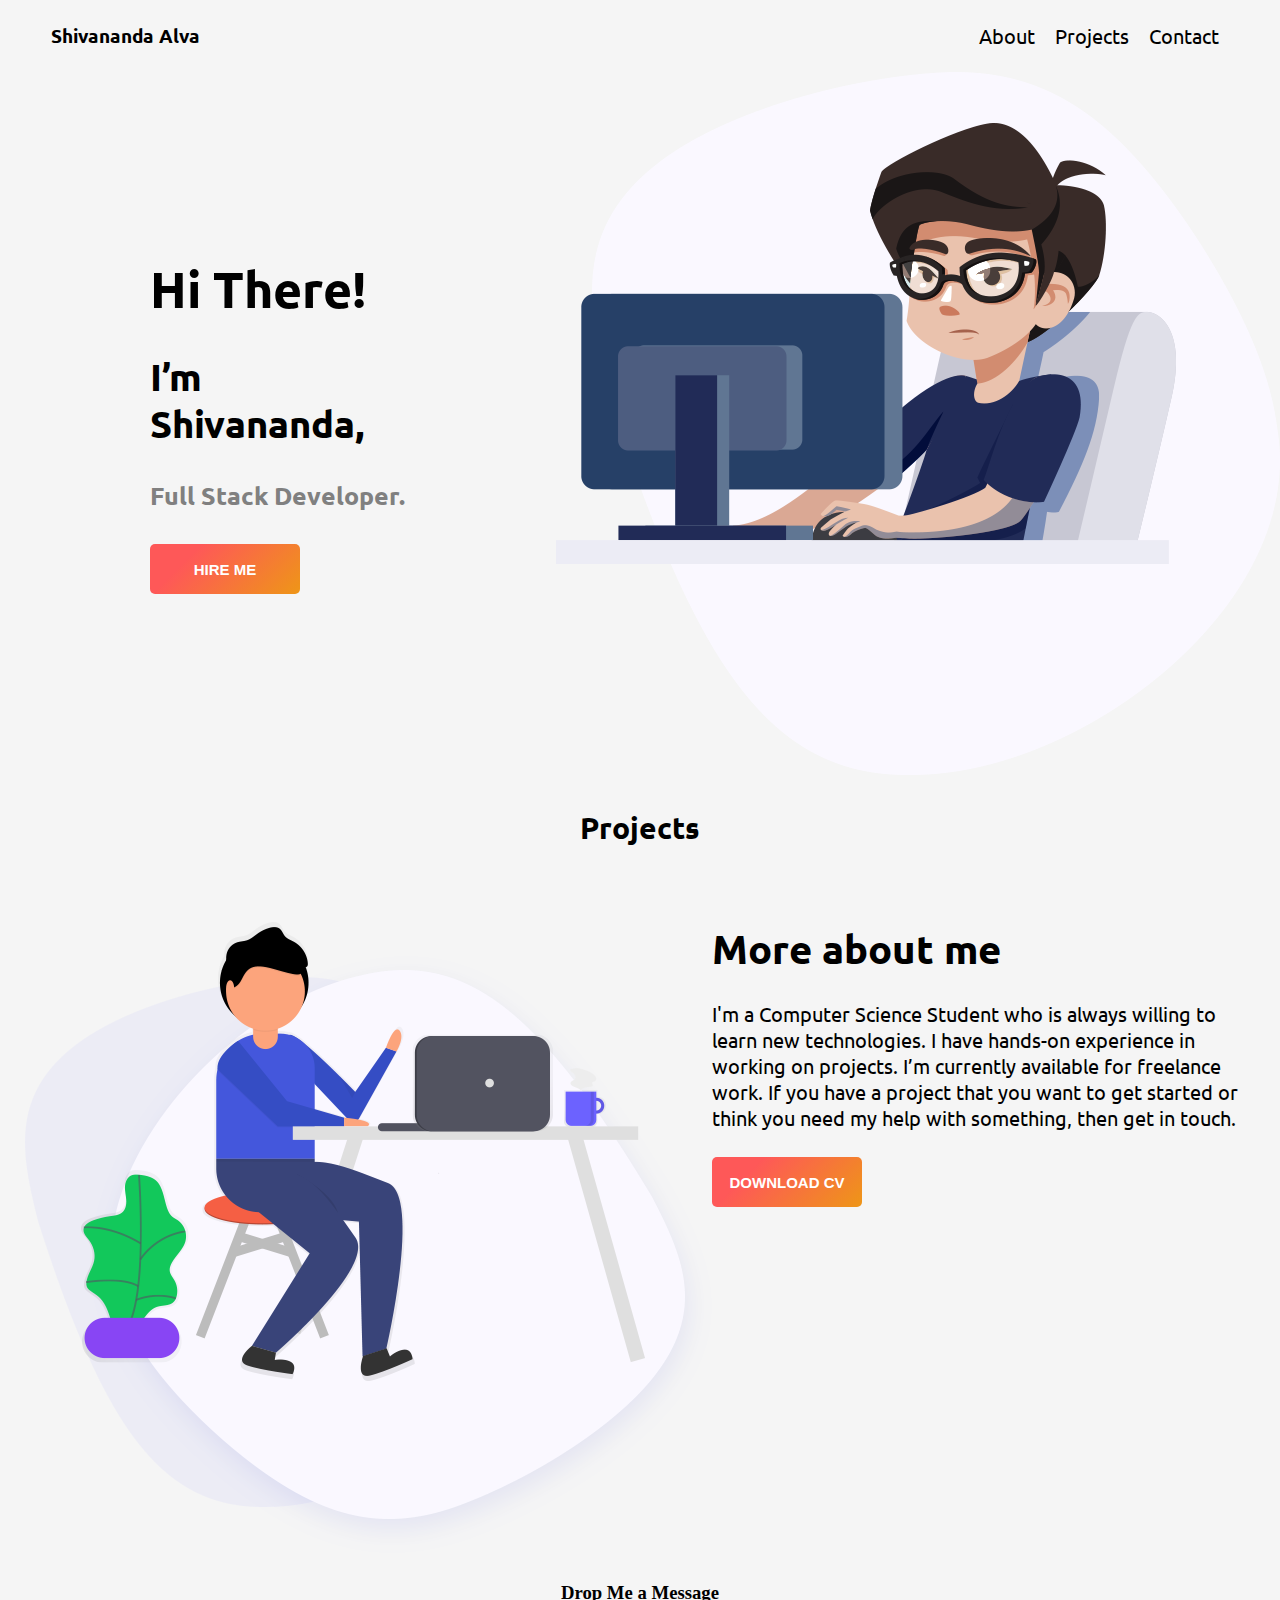
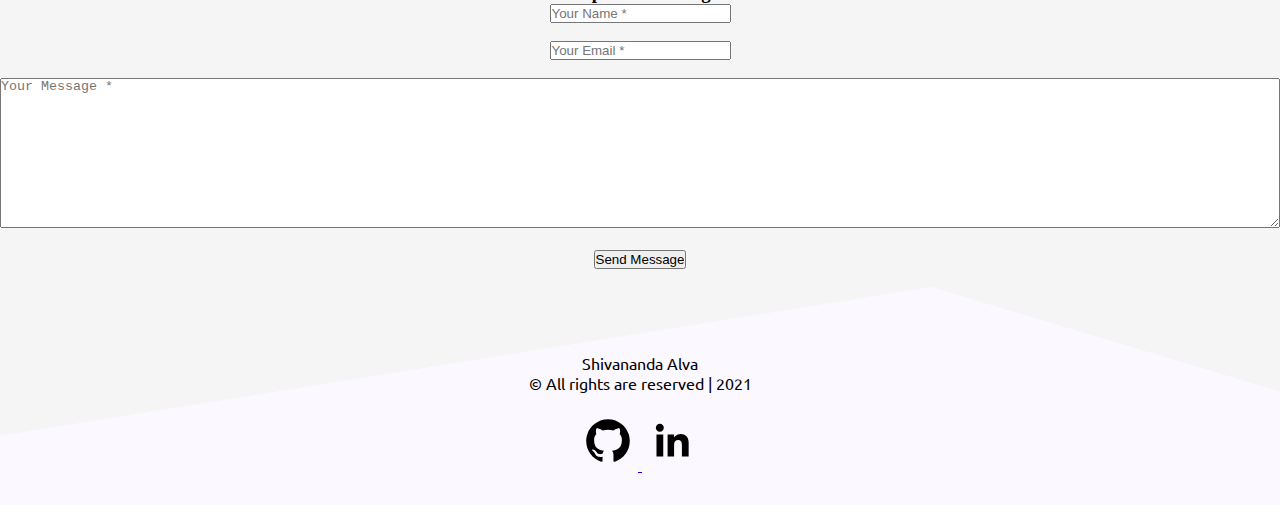
==== index.html @ ee187bd0 "contact update" ====
﻿<!DOCTYPE html>
<html lang="en">
<head>
    <meta charset="UTF-8">
    <meta http-equiv="X-UA-Compatible" content="IE=edge">
    <meta name="viewport" content="width=device-width, initial-scale=1.0">
    <title>Shivananda Alva</title>
    <link rel="stylesheet" href="style.css">
    <link rel="preconnect" href="https://fonts.gstatic.com">
    <link href="https://fonts.googleapis.com/css2?family=Ubuntu&display=swap" rel="stylesheet">
    <script src="script.js"></script>
    <script src="https://ajax.googleapis.com/ajax/libs/jquery/1.9.1/jquery.min.js"></script>
    <!-- CSS only -->
<link href="https://cdn.jsdelivr.net/npm/bootstrap@5.0.0-beta3/dist/css/bootstrap.min.css" rel="stylesheet" integrity="sha384-eOJMYsd53ii+scO/bJGFsiCZc+5NDVN2yr8+0RDqr0Ql0h+rP48ckxlpbzKgwra6" crossorigin="anonymous">
<!-- JavaScript Bundle with Popper -->
<script src="https://cdn.jsdelivr.net/npm/bootstrap@5.0.0-beta3/dist/js/bootstrap.bundle.min.js" integrity="sha384-JEW9xMcG8R+pH31jmWH6WWP0WintQrMb4s7ZOdauHnUtxwoG2vI5DkLtS3qm9Ekf" crossorigin="anonymous"></script>
  
</head>
<body>
     <nav>
         <div class="logo">
             <h3>Shivananda Alva</h3>
         </div>
         <ul class="nav-links" id="nav-links">
             <li>
                <a href="#about">About</a>
             </li>
             <li>
                <a href="#projects">Projects</a>
            </li>
            <li>
                <a href="#contact">Contact</a>
            </li>
         </ul>
        
        <div class="burger" onclick="openNav()">
            <div></div>
            <div></div>
            <div></div>
        </div>
        <div id="mySidenav" class="sidenav">
            <a href="javascript:void(0)" class="closebtn" onclick="closeNav()">&times;</a>
            <center>
            <a href="#about">About</a>
            <a href="#projects">Projects</a>
            <a href="#contact">Contact</a>
            </center>
          </div>
     </nav>
     <div class="header">
         <div class="intro">
            <h1>Hi There!</h1><br>
            <h2>I’m Shivananda,</h2><br>
            <h4 style="color:grey">Full Stack Developer.</h4></h4><br>
            <button onclick="window.location.href='#contact'" >HIRE ME</button>
         </div>
         <div class="dev">
                <img src="./images/banner-image.png"/>
         </div>
    </div>
  
<div id="projects" class="projects">
    <h1>Projects</h1>

    <div class="row row-cols-1 row-cols-md-3" id="myData">

       
        

          
        </div>
</div>

<script>
  window.onload = function() {
    $.ajax({
        type: "GET",
        url: "https://api.github.com/users/shivanandaalva/repos",
        dataType: "json",
        success: function(result) {
            for(var i in result ) {
                var data=`  <div class="col mb-3">
              <div class="card h-100 shadow p-3 mb-5 rounded" id="`+ result[i].html_url +`" onclick="getdata(this.id)" >
                <h5 class="card-title text-center">`+result[i].name +`</h5>
                <br>
                    <p class="card-title text-center">`+ result[i].description +`</p> 
                   </div> 
                  </div>`
                $(".row").append(data);
                console.log("i: " + i);
            }
            console.log(result);
        }
    });
  };

function getdata(link){
    window.open(link);

}
</script>
<style>
    .card{
        min-height: 100px;
        min-width: 100px;
    }
</style>
<div id="about" class="about">
    <div class="about-img">
        <img src="./images/about-us.png"/>
    </div>
    <div class="about-data">
        <h1>More about me</h1>
        <br>
        <p>I'm a Computer Science Student who is always willing to learn new technologies. I have hands-on experience in working on projects.
            I’m currently available for freelance work. If you have a project that you want to get started or think you need my help with something, then get in touch.
        </p>
        <br>
            <button>DOWNLOAD CV</button>
    </div>
</div>
 
<!-- <div id="contact" class="contact"> -->
<!-- <iframe id="JotFormIFrame-210874481727462" title="Responsive Contact Form - Default Theme" onload="window.parent.scrollTo(0,0)" allowtransparency="true" allowfullscreen="true" allow="geolocation; microphone; camera" src="https://form.jotform.com/210874481727462" frameborder="0" style=" min-width: 100%; height:539px; border:none;" scrolling="no" > </iframe> <script type="text/javascript"> var ifr = document.getElementById("JotFormIFrame-210874481727462"); if (ifr) { var src = ifr.src; var iframeParams = []; if (window.location.href && window.location.href.indexOf("?") > -1) { iframeParams = iframeParams.concat(window.location.href.substr(window.location.href.indexOf("?") + 1).split('&')); } if (src && src.indexOf("?") > -1) { iframeParams = iframeParams.concat(src.substr(src.indexOf("?") + 1).split("&")); src = src.substr(0, src.indexOf("?")) } iframeParams.push("isIframeEmbed=1"); ifr.src = src + "?" + iframeParams.join('&'); } window.handleIFrameMessage = function(e) { if (typeof e.data === 'object') { return; } var args = e.data.split(":"); if (args.length > 2) { iframe = document.getElementById("JotFormIFrame-" + args[(args.length - 1)]); } else { iframe = document.getElementById("JotFormIFrame"); } if (!iframe) { return; } switch (args[0]) { case "scrollIntoView": iframe.scrollIntoView(); break; case "setHeight": iframe.style.height = args[1] + "px"; break; case "collapseErrorPage": if (iframe.clientHeight > window.innerHeight) { iframe.style.height = window.innerHeight + "px"; } break; case "reloadPage": window.location.reload(); break; case "loadScript": var src = args[1]; if (args.length > 3) { src = args[1] + ':' + args[2]; } var script = document.createElement('script'); script.src = src; script.type = 'text/javascript'; document.body.appendChild(script); break; case "exitFullscreen": if (window.document.exitFullscreen) window.document.exitFullscreen(); else if (window.document.mozCancelFullScreen) window.document.mozCancelFullScreen(); else if (window.document.mozCancelFullscreen) window.document.mozCancelFullScreen(); else if (window.document.webkitExitFullscreen) window.document.webkitExitFullscreen(); else if (window.document.msExitFullscreen) window.document.msExitFullscreen(); break; } var isJotForm = (e.origin.indexOf("jotform") > -1) ? true : false; if(isJotForm && "contentWindow" in iframe && "postMessage" in iframe.contentWindow) { var urls = {"docurl":encodeURIComponent(document.URL),"referrer":encodeURIComponent(document.referrer)}; iframe.contentWindow.postMessage(JSON.stringify({"type":"urls","value":urls}), "*"); } }; if (window.addEventListener) { window.addEventListener("message", handleIFrameMessage, false); } else if (window.attachEvent) { window.attachEvent("onmessage", handleIFrameMessage); } </script> -->
    <div class="container contact-form">
  
        <form action="https://formsubmit.co/alvashivananda11@gmail.com" method="post">
            <center>
            <h3>Drop Me a Message</h3>
          
                    <div class="col-md-6"> 
                    <div class="form-group">
                        <input type="name" name="name" class="form-control" placeholder="Your Name *" value="" required/>
                         <input type="hidden" name="_next" value="thanks.html">
                    
                    </div>
                    <br>
                    <div class="form-group">
                        <input type="email" name="email" class="form-control" placeholder="Your Email *" value="" required/>
                    </div>
                        <br>
                    <div class="form-group">
                        <textarea name="message" class="form-control" placeholder="Your Message *" style="width: 100%; height: 150px;" required></textarea>
                    </div>
                    <br>
                    <div class="form-group">
                        <input  type="submit" name="btnSubmit" class="btn btn-warning" value="Send Message" />
                    </div>
                </div>
          </center>
        </form>
</div>

<!-- </div> -->

<br>



  <div class="footer">
    <br>
    <center>
    <div class="details">
        <br>
        <p>Shivananda Alva<br>
© All rights are reserved | 2021 </p>
<br>
<a href="https://github.com/shivanandaalva"  target="_blank">
        <svg viewbox="0 0 512 512" preserveAspectRatio="xMidYMid meet" width="512" >
          <path d="M256 70.7c-102.6 0-185.9 83.2-185.9 185.9 0 82.1 53.3 151.8 127.1 176.4 9.3 1.7 12.3-4 12.3-8.9V389.4c-51.7 11.3-62.5-21.9-62.5-21.9 -8.4-21.5-20.6-27.2-20.6-27.2 -16.9-11.5 1.3-11.3 1.3-11.3 18.7 1.3 28.5 19.2 28.5 19.2 16.6 28.4 43.5 20.2 54.1 15.4 1.7-12 6.5-20.2 11.8-24.9 -41.3-4.7-84.7-20.6-84.7-91.9 0-20.3 7.3-36.9 19.2-49.9 -1.9-4.7-8.3-23.6 1.8-49.2 0 0 15.6-5 51.1 19.1 14.8-4.1 30.7-6.2 46.5-6.3 15.8 0.1 31.7 2.1 46.6 6.3 35.5-24 51.1-19.1 51.1-19.1 10.1 25.6 3.8 44.5 1.8 49.2 11.9 13 19.1 29.6 19.1 49.9 0 71.4-43.5 87.1-84.9 91.7 6.7 5.8 12.8 17.1 12.8 34.4 0 24.9 0 44.9 0 51 0 4.9 3 10.7 12.4 8.9 73.8-24.6 127-94.3 127-176.4C441.9 153.9 358.6 70.7 256 70.7z"></path>
        </svg>
        </a>
        <a href="https://www.linkedin.com/in/shivanandaalva/"  target="_blank">
        <svg viewbox="0 0 512 512" preserveAspectRatio="xMidYMid meet" width="512">
          <path d="M186.4 142.4c0 19-15.3 34.5-34.2 34.5 -18.9 0-34.2-15.4-34.2-34.5 0-19 15.3-34.5 34.2-34.5C171.1 107.9 186.4 123.4 186.4 142.4zM181.4 201.3h-57.8V388.1h57.8V201.3zM273.8 201.3h-55.4V388.1h55.4c0 0 0-69.3 0-98 0-26.3 12.1-41.9 35.2-41.9 21.3 0 31.5 15 31.5 41.9 0 26.9 0 98 0 98h57.5c0 0 0-68.2 0-118.3 0-50-28.3-74.2-68-74.2 -39.6 0-56.3 30.9-56.3 30.9v-25.2H273.8z"></path>
        </svg>
        </a>
 
</div>
</div>
</center>

</div>

</body>
</html>
---- style.css ----
*{
    padding:0px;
    margin:0px;
    box-sizing: border-box;
    scroll-behavior: smooth;
}
body{
    background-color:whitesmoke;
}
nav{  
    display:flex;
    justify-content: space-around;
    align-items: center;
    min-height: 8vh;
    color:black;
}
.logo{
 flex:0.8;
 font-family: -apple-system, BlinkMacSystemFont, 'Segoe UI', Roboto, Oxygen, Ubuntu, Cantarell, 'Open Sans', 'Helvetica Neue', sans-serif;
}
.nav-links{
    display:flex;
   
}
.nav-links li{
    list-style: none;
    padding:10px;
    font-family: -apple-system, BlinkMacSystemFont, 'Segoe UI', Roboto, Oxygen, Ubuntu, Cantarell, 'Open Sans', 'Helvetica Neue', sans-serif;
 
}
.nav-links a{
    text-decoration: none;
    justify-content: space-between;
    font-size: 20px;
    color:black;
}
.burger{
    display:none;
    cursor:pointer;

}
.burger div{
    width:25px;
    height:3px;
    background-color:black;
    margin:5px;
}
@media screen and (max-width:1024px){
    .burger{
        display:block;
    }
    .dev img{
        width:100%;
    }
    .nav-links {
        display:none;
    }
}

.sidenav {
    height: 100%;
    width: 0;
    position: fixed;
    z-index: 1;
    top: 0;
    left: 0;
    background-color: #111;
    overflow-x: hidden;
    transition: 0.3s;
    padding-top: 60px;
  }
  
  .sidenav a {
    padding: 8px 8px 8px 32px;
    text-decoration: none;
    font-size: 25px;
    color: #818181;
    display: block;
    transition: 0.3s;
  }
  
  .sidenav a:hover {
    color: #f1f1f1;
  }
  
  .sidenav .closebtn {
    position: absolute;
    top: 0;
    right: 25px;
    font-size: 36px;
    margin-left: 50px;
  }
  
  @media screen and (max-height: 450px) {
    .sidenav {padding-top: 15px;}
    .sidenav a {font-size: 18px;}
  }
.header{
    display:flex;

}
.intro{
    font-size: 25px;
    justify-content: center;
    align-content: center;
    flex:2;
    padding:150px;
    font-family: -apple-system, BlinkMacSystemFont, 'Segoe UI', Roboto, Oxygen, Ubuntu, Cantarell, 'Open Sans', 'Helvetica Neue', sans-serif;
}
.dev{
    flex:1;
}
@media screen and (max-width:1024px){
.header{
    display:flex; 
    flex-direction: column;
    padding:50px;

}
.intro{
  padding:10px;
    justify-content: center;
    align-content: center;  
}
}
.intro button{
    background-color:#ee9617;
    background-image:linear-gradient(315deg, #ee9617 0%, #fe5858 74%);
    color:white;
    font-weight: bold;
    font-size:15px;
    border:none;
    border-radius: 5px;
    width: 150px;
    height :50px;
}
.projects{
    font-size:15px;
    padding:30px;
    font-family: -apple-system, BlinkMacSystemFont, 'Segoe UI', Roboto, Oxygen, Ubuntu, Cantarell, 'Open Sans', 'Helvetica Neue', sans-serif;
}
.projects .row{
    padding:10px;
}
.projects h1{
    text-align: center;
}
.about{
    display:flex;
    padding:25px;
}
 .about-data{
     font-size:20px;
    font-family: -apple-system, BlinkMacSystemFont, 'Segoe UI', Roboto, Oxygen, Ubuntu, Cantarell, 'Open Sans', 'Helvetica Neue', sans-serif;
 }
 .about-data button{
    background-color:#ee9617;
    background-image:linear-gradient(315deg, #ee9617 0%, #fe5858 74%);
    color:white;
    font-weight: bold;
    font-size:15px;
    border:none;
    border-radius: 5px;
    width: 150px;
    height :50px;
}
@media screen and (max-width:1024px){
    .about{
        display:flex;
        flex-direction: column;
    }
    .about-img img{
     width:100%;
    }
}


.footer {
    background-image: url(./images/footer-bg.png);
    background-repeat: no-repeat;
    background-position:top;
  }
  .footer .details{
    padding:30px;
  }
  .details p{
    color:black;
    font-family: -apple-system, BlinkMacSystemFont, 'Segoe UI', Roboto, Oxygen, Ubuntu, Cantarell, 'Open Sans', 'Helvetica Neue', sans-serif;
}

svg{
    width: 60px;
}
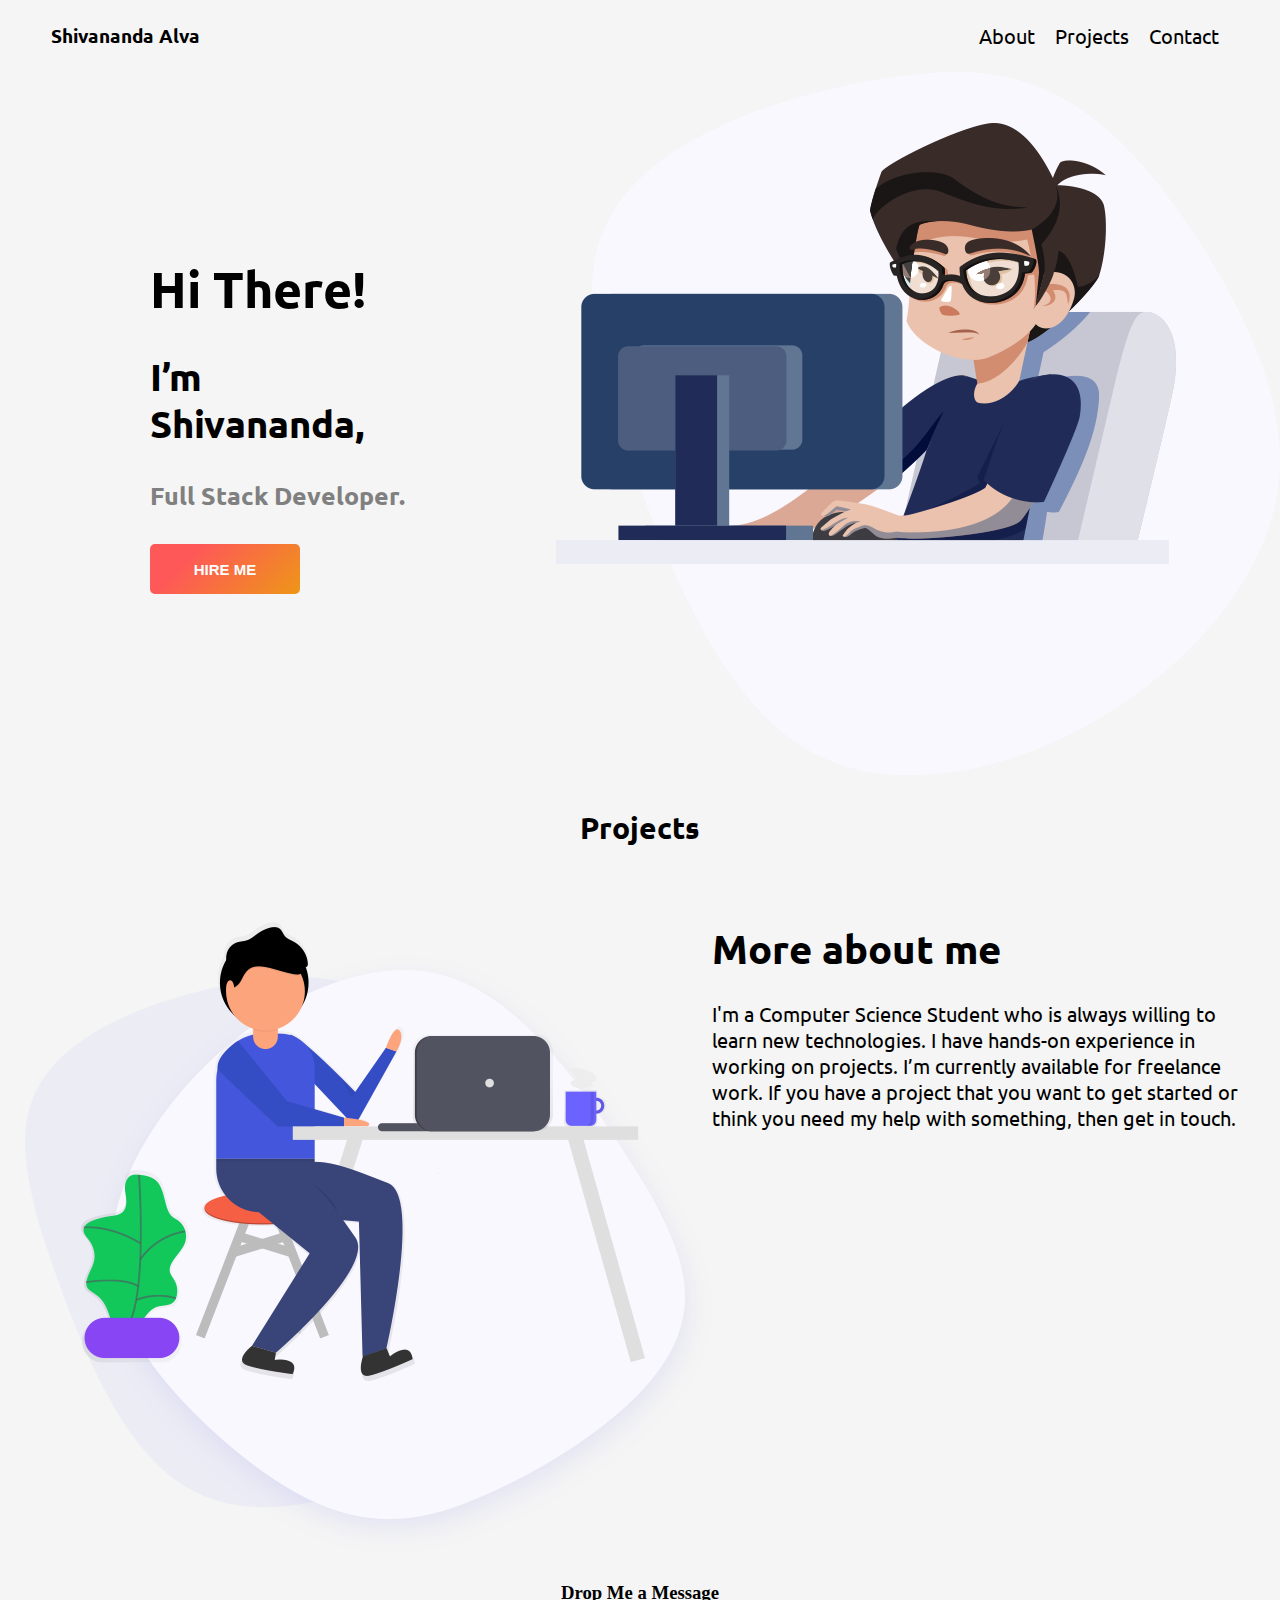
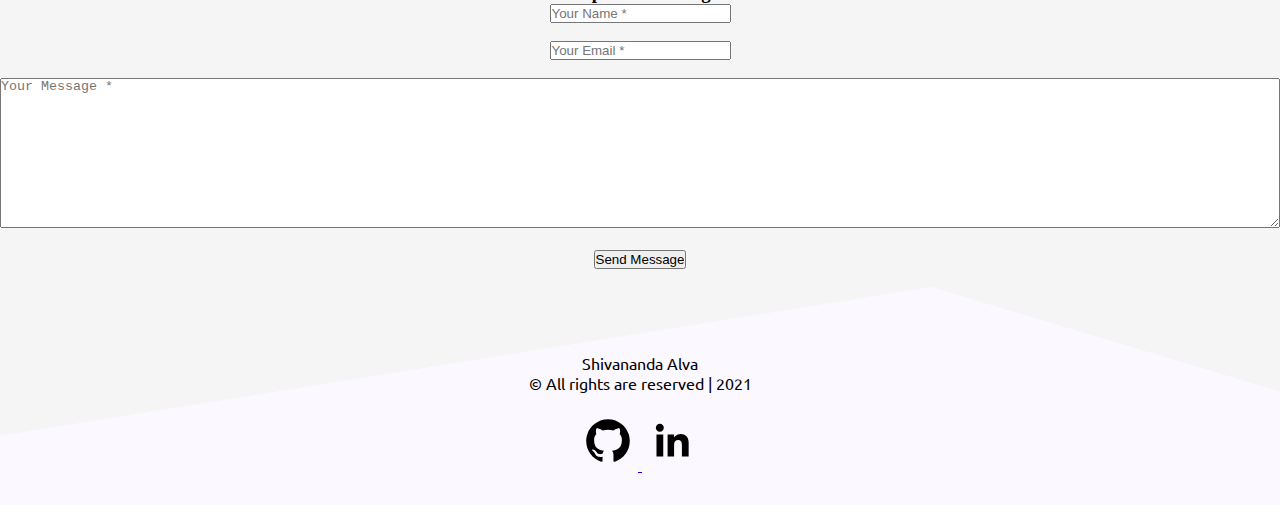
==== commit 330b268f: "contact update final" ====
--- a/index.html
+++ b/index.html
@@ -116,22 +116,23 @@
             I’m currently available for freelance work. If you have a project that you want to get started or think you need my help with something, then get in touch.
         </p>
         <br>
-            <button>DOWNLOAD CV</button>
+          <!--  <button>DOWNLOAD CV</button>  -->
     </div>
 </div>
  
-<!-- <div id="contact" class="contact"> -->
+<div id="contact" class="contact"> 
 <!-- <iframe id="JotFormIFrame-210874481727462" title="Responsive Contact Form - Default Theme" onload="window.parent.scrollTo(0,0)" allowtransparency="true" allowfullscreen="true" allow="geolocation; microphone; camera" src="https://form.jotform.com/210874481727462" frameborder="0" style=" min-width: 100%; height:539px; border:none;" scrolling="no" > </iframe> <script type="text/javascript"> var ifr = document.getElementById("JotFormIFrame-210874481727462"); if (ifr) { var src = ifr.src; var iframeParams = []; if (window.location.href && window.location.href.indexOf("?") > -1) { iframeParams = iframeParams.concat(window.location.href.substr(window.location.href.indexOf("?") + 1).split('&')); } if (src && src.indexOf("?") > -1) { iframeParams = iframeParams.concat(src.substr(src.indexOf("?") + 1).split("&")); src = src.substr(0, src.indexOf("?")) } iframeParams.push("isIframeEmbed=1"); ifr.src = src + "?" + iframeParams.join('&'); } window.handleIFrameMessage = function(e) { if (typeof e.data === 'object') { return; } var args = e.data.split(":"); if (args.length > 2) { iframe = document.getElementById("JotFormIFrame-" + args[(args.length - 1)]); } else { iframe = document.getElementById("JotFormIFrame"); } if (!iframe) { return; } switch (args[0]) { case "scrollIntoView": iframe.scrollIntoView(); break; case "setHeight": iframe.style.height = args[1] + "px"; break; case "collapseErrorPage": if (iframe.clientHeight > window.innerHeight) { iframe.style.height = window.innerHeight + "px"; } break; case "reloadPage": window.location.reload(); break; case "loadScript": var src = args[1]; if (args.length > 3) { src = args[1] + ':' + args[2]; } var script = document.createElement('script'); script.src = src; script.type = 'text/javascript'; document.body.appendChild(script); break; case "exitFullscreen": if (window.document.exitFullscreen) window.document.exitFullscreen(); else if (window.document.mozCancelFullScreen) window.document.mozCancelFullScreen(); else if (window.document.mozCancelFullscreen) window.document.mozCancelFullScreen(); else if (window.document.webkitExitFullscreen) window.document.webkitExitFullscreen(); else if (window.document.msExitFullscreen) window.document.msExitFullscreen(); break; } var isJotForm = (e.origin.indexOf("jotform") > -1) ? true : false; if(isJotForm && "contentWindow" in iframe && "postMessage" in iframe.contentWindow) { var urls = {"docurl":encodeURIComponent(document.URL),"referrer":encodeURIComponent(document.referrer)}; iframe.contentWindow.postMessage(JSON.stringify({"type":"urls","value":urls}), "*"); } }; if (window.addEventListener) { window.addEventListener("message", handleIFrameMessage, false); } else if (window.attachEvent) { window.attachEvent("onmessage", handleIFrameMessage); } </script> -->
     <div class="container contact-form">
   
+            <center>
         <form action="https://formsubmit.co/alvashivananda11@gmail.com" method="post">
-            <center>
             <h3>Drop Me a Message</h3>
           
                     <div class="col-md-6"> 
                     <div class="form-group">
                         <input type="name" name="name" class="form-control" placeholder="Your Name *" value="" required/>
-                         <input type="hidden" name="_next" value="thanks.html">
+                        <input type="hidden" name="_captcha" value="false">
+                         <input type="hidden" name="_next" value="https://shivanandaalva.github.io/thanks.html"/>
                     
                     </div>
                     <br>
@@ -147,11 +148,12 @@
                         <input  type="submit" name="btnSubmit" class="btn btn-warning" value="Send Message" />
                     </div>
                 </div>
-          </center>
+      
         </form>
+    </center>
 </div>
 
-<!-- </div> -->
+</div> 
 
 <br>
 
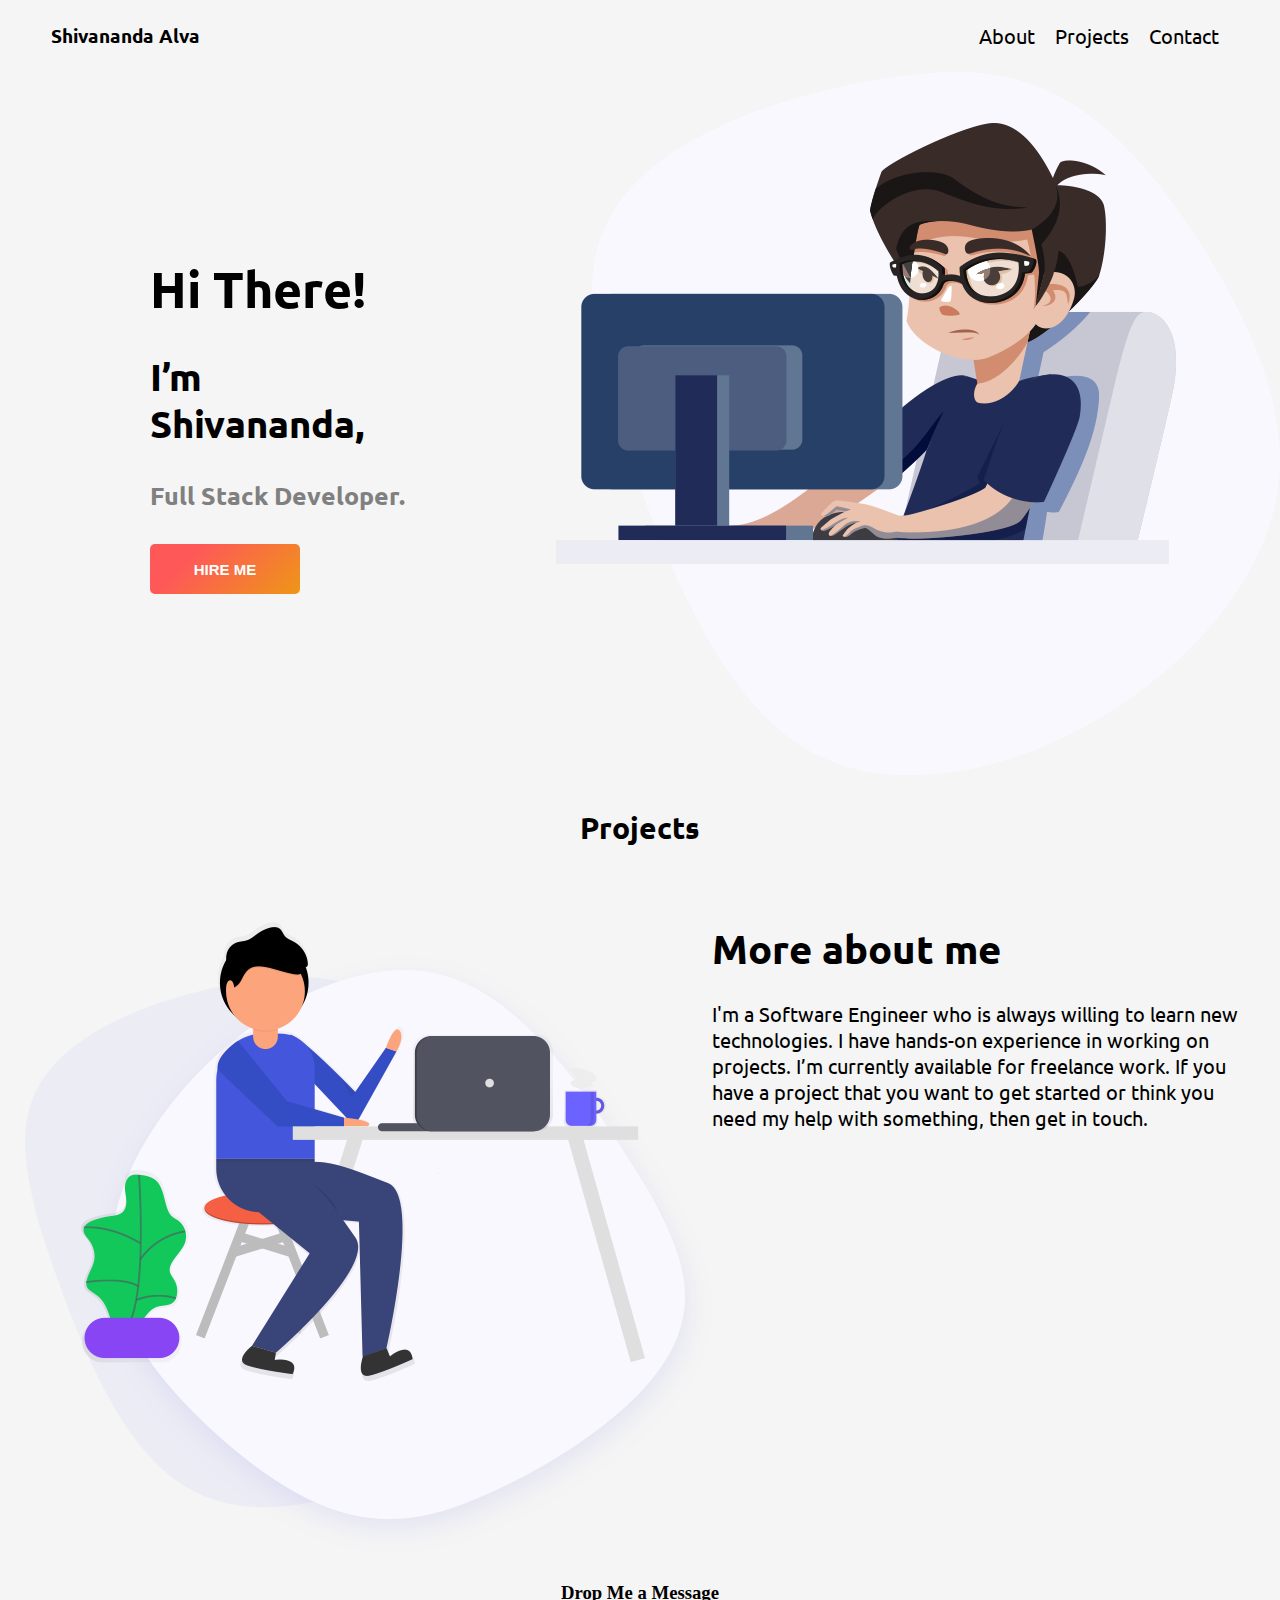
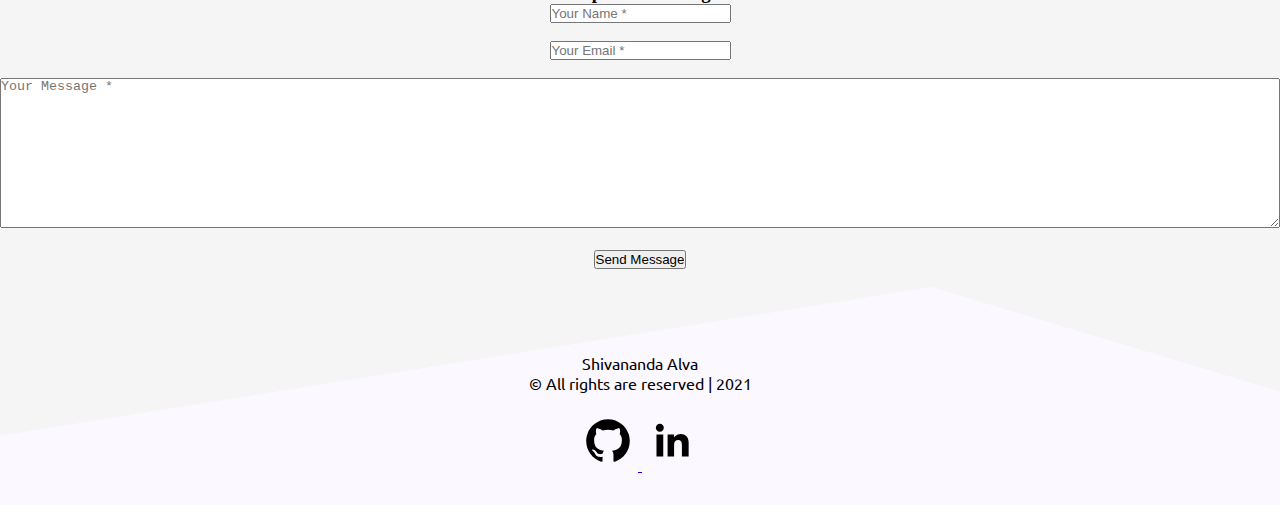
==== commit f9ce6b5b: "Update index.html" ====
--- a/index.html
+++ b/index.html
@@ -112,7 +112,7 @@
     <div class="about-data">
         <h1>More about me</h1>
         <br>
-        <p>I'm a Computer Science Student who is always willing to learn new technologies. I have hands-on experience in working on projects.
+        <p>I'm a Software Engineer who is always willing to learn new technologies. I have hands-on experience in working on projects.
             I’m currently available for freelance work. If you have a project that you want to get started or think you need my help with something, then get in touch.
         </p>
         <br>
@@ -185,4 +185,4 @@
 </div>
 
 </body>
-</html>+</html>
